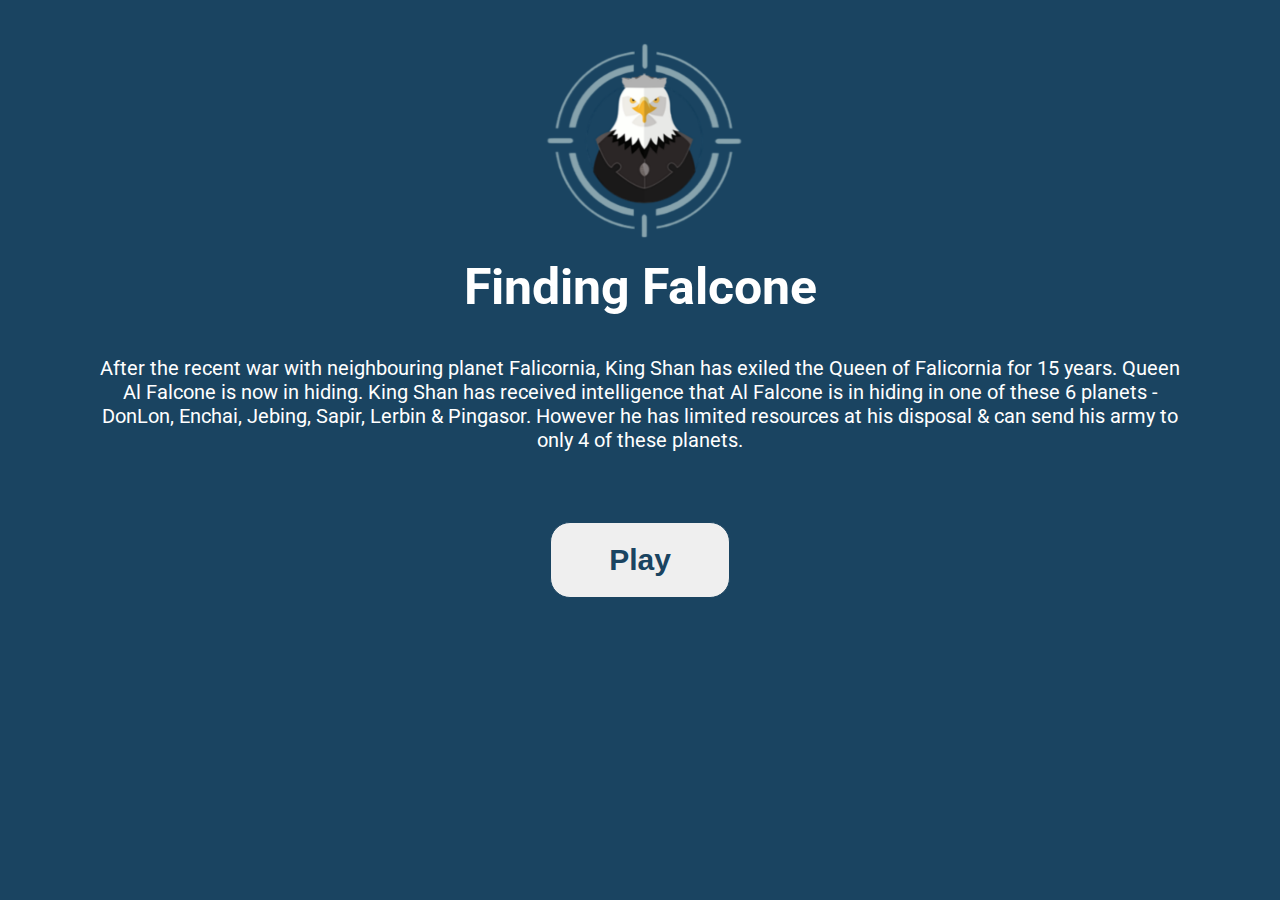
==== index.html @ 5fd76156 "Changed file type" ====
<!DOCTYPE html>
<html>

<head>
    <title>Finding Falcone</title>
    <link rel="icon" type="image/png" href="pics/logo.svg">
    <link rel="stylesheet" href="/css/homepage.css">
    <link rel="preconnect" href="https://fonts.googleapis.com">
    <link rel="preconnect" href="https://fonts.gstatic.com" crossorigin>
    <link href="https://fonts.googleapis.com/css2?family=Roboto:ital,wght@0,100..900;1,100..900&display=swap" rel="stylesheet">
</head>

<body>
    <div class="title-container">
        <img src="pics/logo.svg" alt="Finding Falcone Logo" class="logo">
        <h1 class="title">Finding Falcone</h1>
    </div>

    <p class="story">After the recent war with neighbouring
        planet Falicornia, King Shan has exiled the Queen of Falicornia
        for 15 years. Queen Al Falcone is now in hiding.
        King Shan has received intelligence that Al Falcone is in hiding in one of these 6 planets - DonLon, Enchai, Jebing, Sapir, Lerbin & Pingasor.
        However he has limited resources at his disposal & can send his army to only 4 of these planets.</p>

    <div class="button-container">
        <a href="main.php"> <button class="play-button">Play</button>
        </a>
    </div>

</body>

</html>
---- css/homepage.css ----
body{
    background-color: #1A4461;
    color: white;
    font-family: Roboto;
}

.title-container{
    display: flex;
    flex-direction: column;
    align-items: center;
}

.title{
    margin-top: 0;
    margin-bottom: 0;
    font-size: 50px;
    font-weight: bold;
}

.logo{
    height: 250px;
    width: 250px;
}

.story{
    margin-top: 40px;
    text-align: center;
    margin-left: 90px;
    margin-right: 90px;
    font-size: 20px;
}

.button-container{
    display: flex;
    align-items: center;
    justify-content: center;
}

.play-button{
    padding: 20px 50px 20px 50px;
    color: #1A4461;
    font-size: 30px;
    width: 180px;
    font-weight: bold;
    border: 1px solid #1A4461;
    border-radius: 20px;
    cursor: pointer;
    margin-top: 50px;
    transition: opacity .4s;
}

.play-button:hover{
    opacity: .70;
}

.play-button:active{
    background-color: #1A4461;
    color: white;
    border: 1px solid white;
}
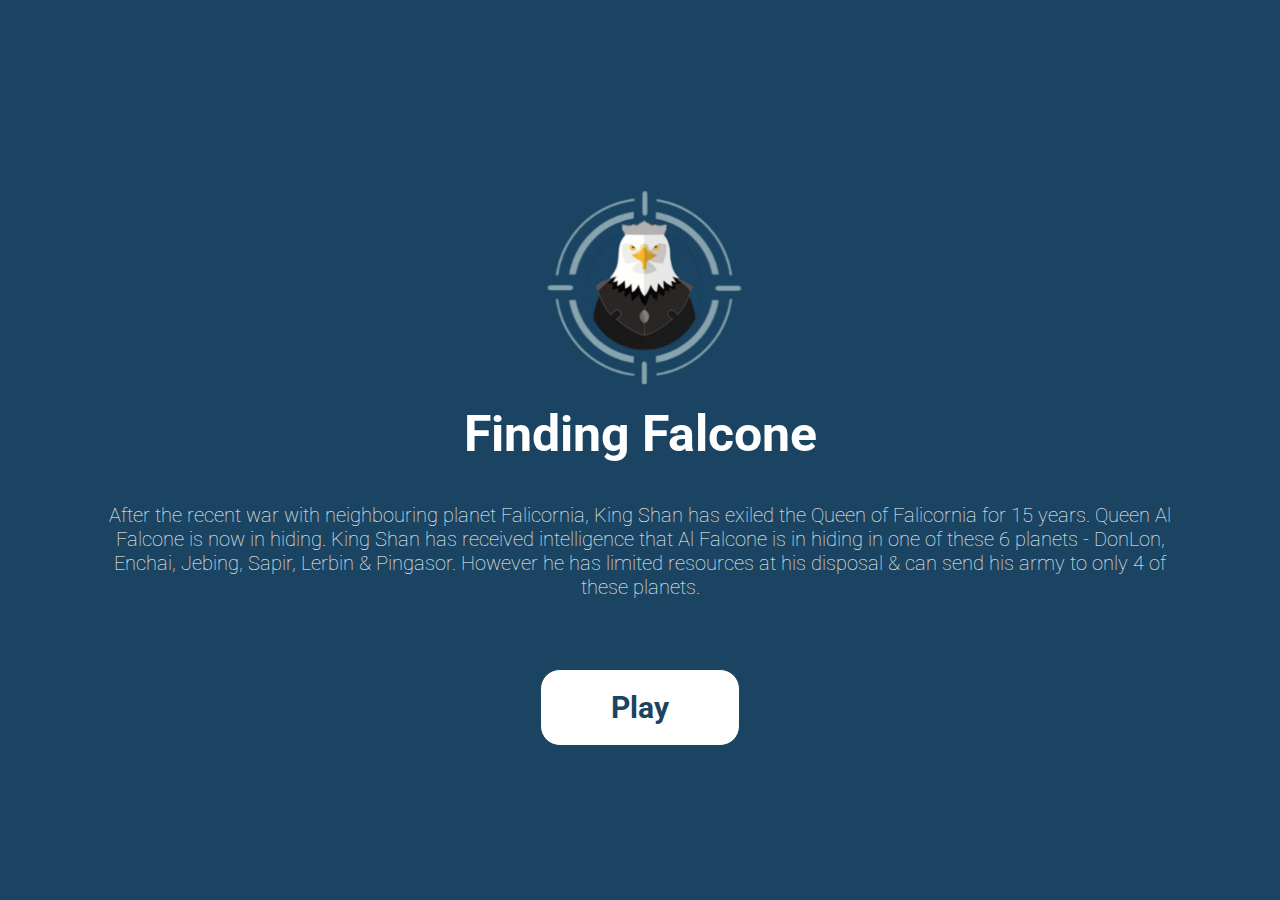
==== commit 0d6a530c: "Fixed pages' responsiveness" ====
--- a/index.html
+++ b/index.html
@@ -1,32 +1,40 @@
 <!DOCTYPE html>
 <html>
+  <head>
+    <title>Finding Falcone</title>
+    <meta name="viewport" content="width=device-width, initial-scale=1" />
+    <link rel="icon" type="image/png" href="pics/logo.svg" />
+    <link rel="stylesheet" href="css/index.css" />
+    <link rel="preconnect" href="https://fonts.googleapis.com" />
+    <link rel="preconnect" href="https://fonts.gstatic.com" crossorigin />
+    <link
+      href="https://fonts.googleapis.com/css2?family=Roboto:ital,wght@0,100..900;1,100..900&display=swap"
+      rel="stylesheet"
+    />
+  </head>
 
-<head>
-    <title>Finding Falcone</title>
-    <link rel="icon" type="image/png" href="pics/logo.svg">
-    <link rel="stylesheet" href="/css/homepage.css">
-    <link rel="preconnect" href="https://fonts.googleapis.com">
-    <link rel="preconnect" href="https://fonts.gstatic.com" crossorigin>
-    <link href="https://fonts.googleapis.com/css2?family=Roboto:ital,wght@0,100..900;1,100..900&display=swap" rel="stylesheet">
-</head>
-
-<body>
+  <body>
     <div class="title-container">
-        <img src="pics/logo.svg" alt="Finding Falcone Logo" class="logo">
-        <h1 class="title">Finding Falcone</h1>
+      <img src="pics/logo.svg" alt="Finding Falcone Logo" class="logo" />
+      <h1 class="title">Finding Falcone</h1>
     </div>
 
-    <p class="story">After the recent war with neighbouring
-        planet Falicornia, King Shan has exiled the Queen of Falicornia
-        for 15 years. Queen Al Falcone is now in hiding.
-        King Shan has received intelligence that Al Falcone is in hiding in one of these 6 planets - DonLon, Enchai, Jebing, Sapir, Lerbin & Pingasor.
-        However he has limited resources at his disposal & can send his army to only 4 of these planets.</p>
+    <p class="story">
+      After the recent war with neighbouring planet Falicornia, King Shan has
+      exiled the Queen of Falicornia for 15 years. Queen Al Falcone is now in
+      hiding. King Shan has received intelligence that Al Falcone is in hiding
+      in one of these 6 planets - DonLon, Enchai, Jebing, Sapir, Lerbin &
+      Pingasor. However he has limited resources at his disposal & can send his
+      army to only 4 of these planets.
+    </p>
+
+    <!-- <div class="button-container">
+        <a href="main.html"> <button class="play-button">Play</button>
+        </a>
+    </div> -->
 
     <div class="button-container">
-        <a href="main.php"> <button class="play-button">Play</button>
-        </a>
+      <a href="main.html" class="play-button">Play</a>
     </div>
-
-</body>
-
-</html>+  </body>
+</html>
--- a/css/index.css
+++ b/css/index.css
@@ -0,0 +1,95 @@
+html, body {
+    min-height: 100vh;
+    margin: 0;
+    padding: 0;
+    display: flex;
+    flex-direction: column;
+    justify-content: center;
+    align-items: center;
+}
+
+body{
+    background-color: #1A4461;
+    color: white;
+    font-family: Roboto;
+}
+
+.title-container{
+    display: flex;
+    flex-direction: column;
+    align-items: center;
+}
+
+.title{
+    margin-top: 0;
+    margin-bottom: 0;
+    font-size: 50px;
+    font-weight: bold;
+}
+
+.logo{
+    height: 250px;
+    width: 250px;
+}
+
+.story{
+    margin-top: 40px;
+    text-align: center;
+    margin-left: 90px;
+    margin-right: 90px;
+    font-size: 20px;
+    font-weight: lighter;
+}
+
+.button-container {
+    display: flex;
+    align-items: center;
+    justify-content: center;
+}
+
+.play-button {
+    display: inline-block; /* Makes the anchor behave like a button */
+    background-color: white;
+    padding: 20px 70px;
+    color: #1A4461;
+    font-size: 30px;
+    font-weight: bold;
+    border: 1px solid #1A4461;
+    border-radius: 20px;
+    text-decoration: none; /* Removes default underline */
+    text-align: center;
+    cursor: pointer;
+    margin-top: 50px;
+    transition: opacity .4s;
+}
+
+.play-button:hover {
+    opacity: .70;
+}
+
+.play-button:active {
+    background-color: #1A4461;
+    color: white;
+    border: 1px solid white;
+}
+
+@media (max-width: 600px) { 
+    .logo{
+        height: 280px;
+        width: 280px;
+    }
+
+    .title{
+        font-size: 35px;
+    }
+
+    .story{
+        font-size: 14px;
+        margin: 30px 10px 0px 10px;
+    }
+
+    .play-button{
+        font-size: 25px;
+        padding: 10px 35px;
+    }
+}